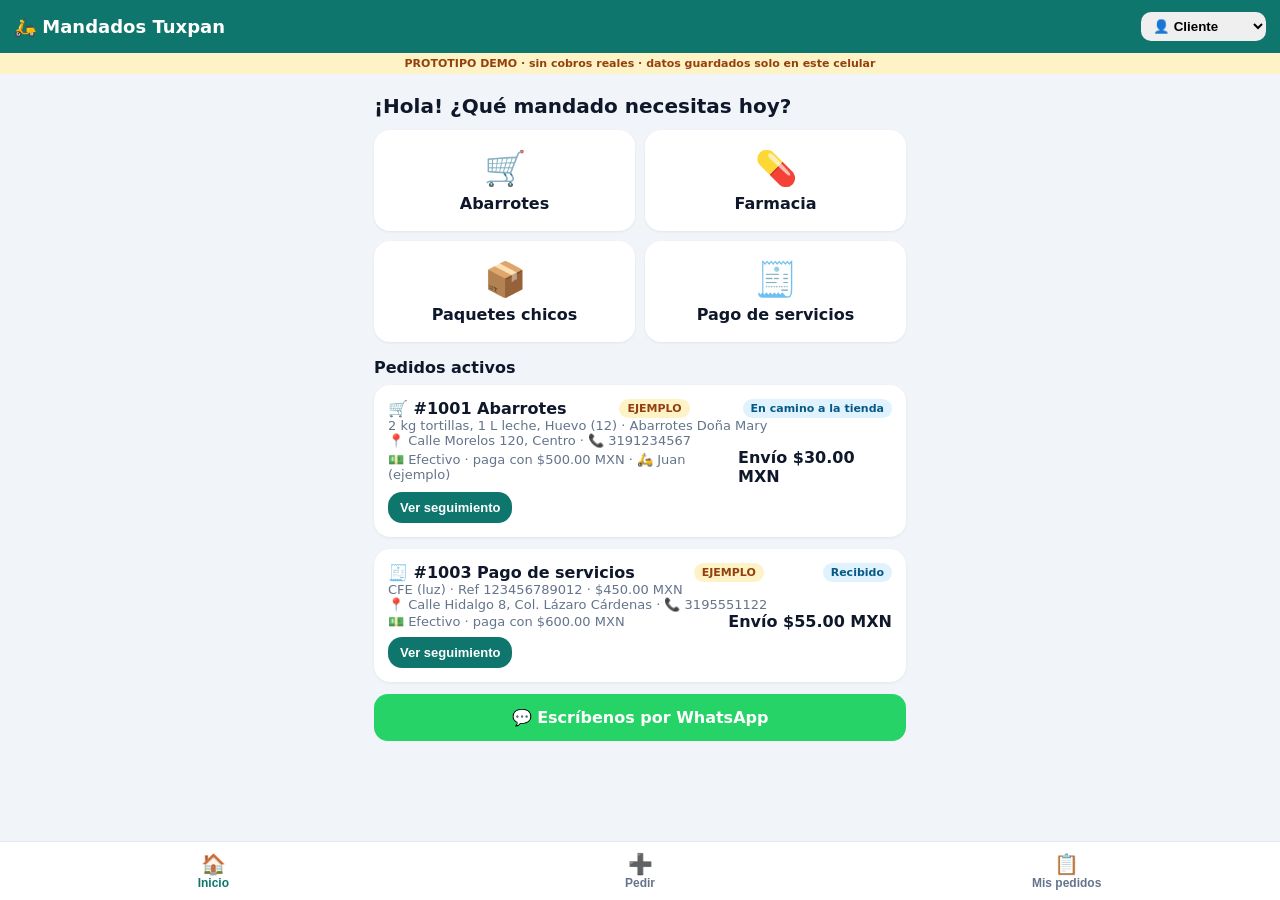
==== index.html @ 07788d00 "Prototipo app de mandados Tuxpan" ====
<!doctype html><html lang="es-MX"><head><meta charset="utf-8">
<meta name="viewport" content="width=device-width,initial-scale=1,viewport-fit=cover">
<meta name="theme-color" content="#0f766e"><title>Mandados Tuxpan</title>
<link rel="manifest" href="manifest.webmanifest"><link rel="icon" href="icon.svg">
<link rel="apple-touch-icon" href="icon-192.png"><link rel="stylesheet" href="styles.css"></head>
<body><header class="top"><div class="brand">🛵 Mandados Tuxpan</div>
<select id="role" aria-label="Rol demo"><option value="cliente">👤 Cliente</option><option value="repartidor">🛵 Repartidor</option><option value="admin">🏪 Dueño</option></select></header>
<div class="demo">PROTOTIPO DEMO · sin cobros reales · datos guardados solo en este celular</div>
<main id="app"></main><nav id="tabs"></nav><div id="toast"></div>
<script src="app.js"></script></body></html>
---- styles.css ----
*{box-sizing:border-box}body{margin:0;font-family:system-ui,-apple-system,Segoe UI,Roboto,sans-serif;background:#f1f5f9;color:#0f172a;padding-bottom:76px}
.top{position:sticky;top:0;z-index:5;display:flex;justify-content:space-between;align-items:center;padding:12px 14px;background:#0f766e;color:#fff}
.brand{font-weight:800;font-size:18px}.top select{border:0;border-radius:10px;padding:6px 8px;font-weight:600}
.demo{background:#fef3c7;color:#92400e;font-size:11px;text-align:center;padding:4px;font-weight:600}
main{padding:14px;max-width:560px;margin:auto}h2{margin:6px 0 12px;font-size:20px}h3{margin:0 0 8px;font-size:16px}
.card{background:#fff;border-radius:16px;padding:14px;margin-bottom:12px;box-shadow:0 1px 3px #0001}
.grid{display:grid;grid-template-columns:1fr 1fr;gap:10px}
.cat{background:#fff;border:2px solid transparent;border-radius:16px;padding:16px 10px;text-align:center;font-weight:700;box-shadow:0 1px 3px #0001;cursor:pointer}
.cat span{display:block;font-size:34px;margin-bottom:6px}.cat.sel{border-color:#0f766e;background:#ecfdf5}
label{display:block;font-size:13px;font-weight:600;margin:10px 0 4px;color:#334155}
input,textarea,select.f{width:100%;padding:11px;border:1px solid #cbd5e1;border-radius:12px;font-size:15px;background:#fff;font-family:inherit}
textarea{min-height:80px}.btn{display:block;width:100%;padding:14px;border:0;border-radius:14px;background:#0f766e;color:#fff;font-weight:700;font-size:16px;margin-top:12px;cursor:pointer}
.btn.sec{background:#e2e8f0;color:#0f172a}.btn.wa{background:#25d366}.btn.sm{display:inline-block;width:auto;padding:8px 12px;font-size:13px;margin:6px 6px 0 0}
.row{display:flex;justify-content:space-between;align-items:center;gap:8px}.muted{color:#64748b;font-size:13px}
.tag{display:inline-block;font-size:11px;font-weight:700;padding:3px 8px;border-radius:99px;background:#e0f2fe;color:#075985}
.tag.ex{background:#fef3c7;color:#92400e}.tag.ok{background:#dcfce7;color:#166534}
.pay{display:flex;gap:8px}.pay label{flex:1;margin:0;border:2px solid #cbd5e1;border-radius:12px;padding:10px;text-align:center;cursor:pointer}
.pay input{display:none}.pay label:has(input:checked){border-color:#0f766e;background:#ecfdf5}
.total{font-size:22px;font-weight:800;color:#0f766e}
.steps{list-style:none;padding:0;margin:8px 0}.steps li{position:relative;padding:8px 0 8px 32px;color:#94a3b8}
.steps li:before{content:"";position:absolute;left:6px;top:10px;width:14px;height:14px;border-radius:50%;background:#cbd5e1}
.steps li.done{color:#0f172a;font-weight:600}.steps li.done:before{background:#0f766e}.steps li.cur:before{box-shadow:0 0 0 5px #99f6e4}
nav{position:fixed;bottom:0;left:0;right:0;display:flex;background:#fff;border-top:1px solid #e2e8f0;padding-bottom:env(safe-area-inset-bottom)}
nav button{flex:1;border:0;background:none;padding:10px 4px;font-size:12px;color:#64748b;font-weight:600}nav button b{display:block;font-size:20px}nav button.on{color:#0f766e}
#toast{position:fixed;bottom:90px;left:50%;transform:translateX(-50%);background:#0f172a;color:#fff;padding:10px 16px;border-radius:12px;display:none;font-size:14px}
.stat{text-align:center}.stat b{display:block;font-size:22px;color:#0f766e}.warn{background:#fef3c7;color:#92400e;padding:8px;border-radius:10px;font-size:12px;margin-top:8px}
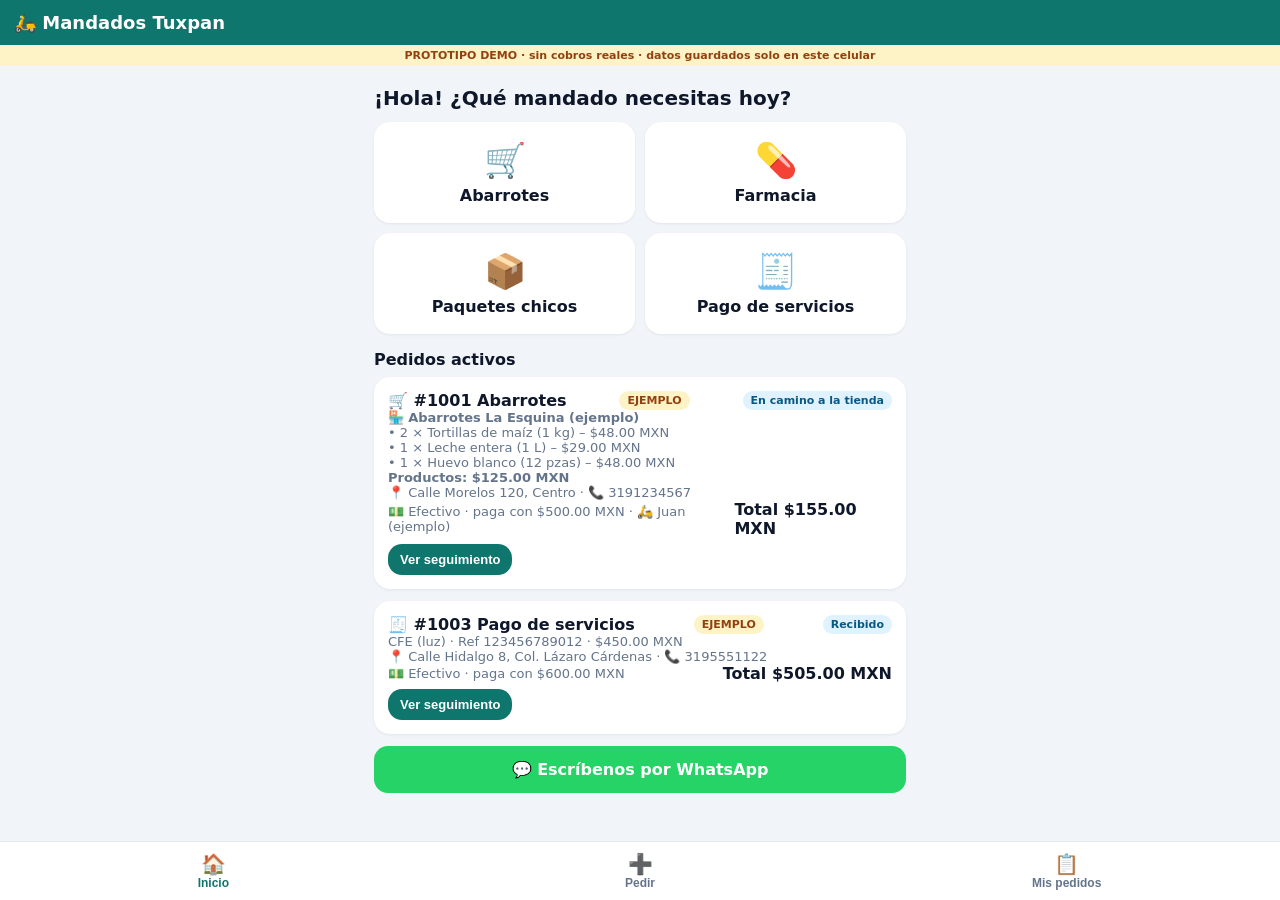
==== commit be6b3023: "Separar en 3 versiones: cliente, repartidor (PIN) y dueño (contraseña)" ====
--- a/index.html
+++ b/index.html
@@ -1,10 +1,9 @@
 <!doctype html><html lang="es-MX"><head><meta charset="utf-8">
 <meta name="viewport" content="width=device-width,initial-scale=1,viewport-fit=cover">
 <meta name="theme-color" content="#0f766e"><title>Mandados Tuxpan</title>
-<link rel="manifest" href="manifest.webmanifest"><link rel="icon" href="icon.svg">
-<link rel="apple-touch-icon" href="icon-192.png"><link rel="stylesheet" href="styles.css"></head>
-<body><header class="top"><div class="brand">🛵 Mandados Tuxpan</div>
-<select id="role" aria-label="Rol demo"><option value="cliente">👤 Cliente</option><option value="repartidor">🛵 Repartidor</option><option value="admin">🏪 Dueño</option></select></header>
+<link rel="manifest" href="manifest.webmanifest"><link rel="icon" href="./icon.svg">
+<link rel="apple-touch-icon" href="./icon-192.png"><link rel="stylesheet" href="./styles.css"></head>
+<body><header class="top"><div class="brand">🛵 Mandados Tuxpan</div></header>
 <div class="demo">PROTOTIPO DEMO · sin cobros reales · datos guardados solo en este celular</div>
 <main id="app"></main><nav id="tabs"></nav><div id="toast"></div>
-<script src="app.js"></script></body></html>
+<script>window.APP_ROLE='cliente';window.APP_BASE='./';</script><script src="./app.js"></script></body></html>
--- a/styles.css
+++ b/styles.css
@@ -24,3 +24,7 @@
 nav button{flex:1;border:0;background:none;padding:10px 4px;font-size:12px;color:#64748b;font-weight:600}nav button b{display:block;font-size:20px}nav button.on{color:#0f766e}
 #toast{position:fixed;bottom:90px;left:50%;transform:translateX(-50%);background:#0f172a;color:#fff;padding:10px 16px;border-radius:12px;display:none;font-size:14px}
 .stat{text-align:center}.stat b{display:block;font-size:22px;color:#0f766e}.warn{background:#fef3c7;color:#92400e;padding:8px;border-radius:10px;font-size:12px;margin-top:8px}
+.chips{display:flex;gap:6px;overflow-x:auto;padding:10px 0}.chip{white-space:nowrap;padding:6px 12px;border-radius:99px;background:#e2e8f0;font-size:13px;font-weight:600;cursor:pointer}.chip.on{background:#0f766e;color:#fff}
+.store{cursor:pointer}.prod{margin:0;text-align:center;padding:10px}.prod b{font-size:14px;display:block}.emo{font-size:38px}.price{color:#0f766e;font-weight:800;margin:4px 0}
+.qty{display:inline-flex;align-items:center;gap:10px}.qty button{width:32px;height:32px;border-radius:50%;border:0;background:#0f766e;color:#fff;font-size:18px;font-weight:800}
+.cartbar{position:sticky;bottom:72px;margin-top:10px}.line{padding:8px 0;border-bottom:1px solid #f1f5f9}.sw{margin:0;font-size:12px;display:flex;gap:4px;align-items:center}.sw input{width:auto}
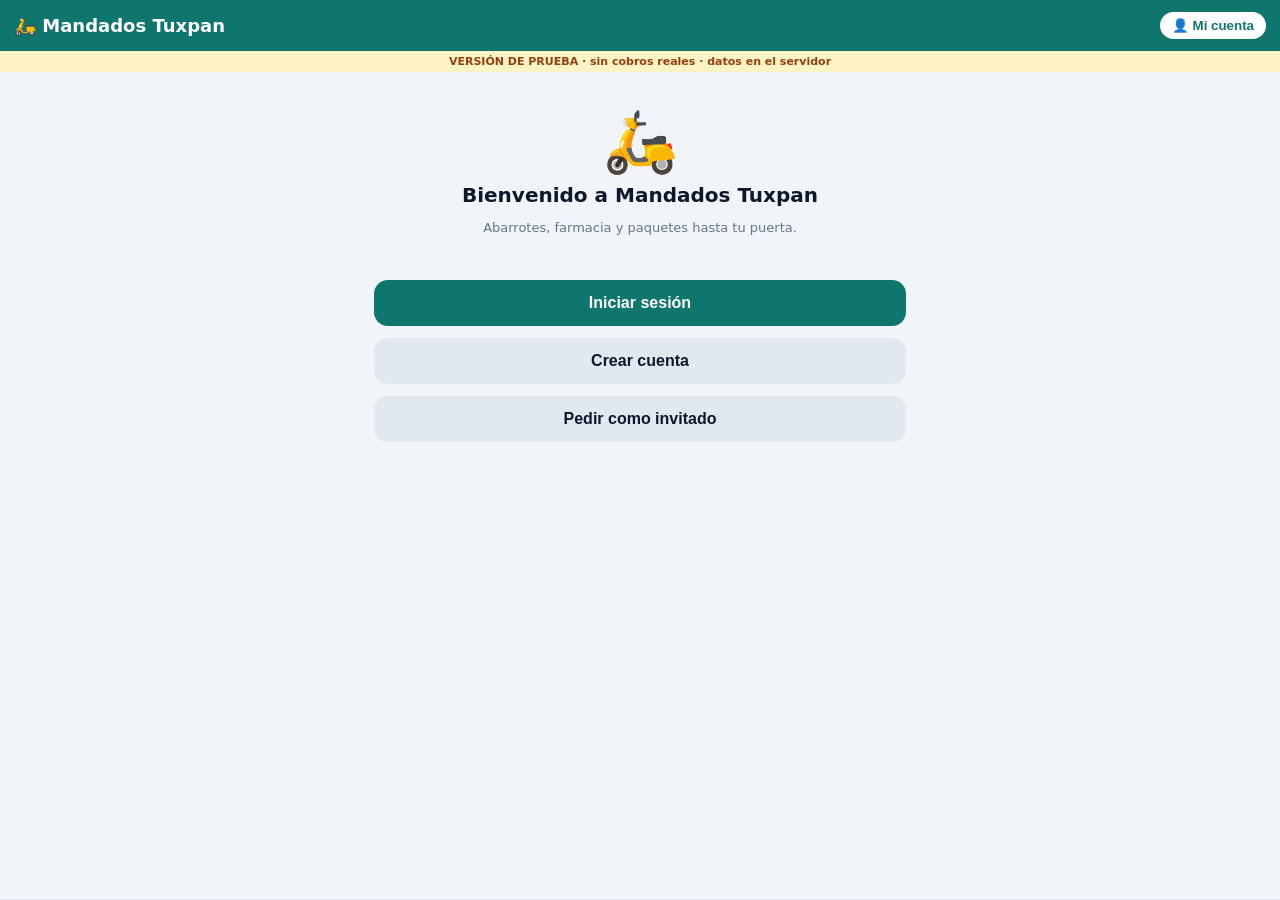
==== commit d82ae594: "Servidor Supabase: esquema con RLS por rol (perfiles, tiendas, productos con precio de compra separa" ====
--- a/index.html
+++ b/index.html
@@ -4,6 +4,6 @@
 <link rel="manifest" href="manifest.webmanifest"><link rel="icon" href="./icon.svg">
 <link rel="apple-touch-icon" href="./icon-192.png"><link rel="stylesheet" href="./styles.css"></head>
 <body><header class="top"><div class="brand">🛵 Mandados Tuxpan</div></header>
-<div class="demo">PROTOTIPO DEMO · sin cobros reales · datos guardados solo en este celular</div>
+<div class="demo">VERSIÓN DE PRUEBA · sin cobros reales · datos en el servidor</div>
 <main id="app"></main><nav id="tabs"></nav><div id="toast"></div>
-<script>window.APP_ROLE='cliente';window.APP_BASE='./';</script><script src="./app.js"></script></body></html>
+<script>window.APP_ROLE='cliente';window.APP_BASE='./';</script><script src="./vendor/supabase-2.118.0.js"></script><script src="./backend.js"></script><script src="./app.js"></script></body></html>
--- a/styles.css
+++ b/styles.css
@@ -28,3 +28,53 @@
 .store{cursor:pointer}.prod{margin:0;text-align:center;padding:10px}.prod b{font-size:14px;display:block}.emo{font-size:38px}.price{color:#0f766e;font-weight:800;margin:4px 0}
 .qty{display:inline-flex;align-items:center;gap:10px}.qty button{width:32px;height:32px;border-radius:50%;border:0;background:#0f766e;color:#fff;font-size:18px;font-weight:800}
 .cartbar{position:sticky;bottom:72px;margin-top:10px}.line{padding:8px 0;border-bottom:1px solid #f1f5f9}.sw{margin:0;font-size:12px;display:flex;gap:4px;align-items:center}.sw input{width:auto}
+.profbtn{border:0;border-radius:99px;padding:6px 12px;font-weight:700;background:#fff;color:#0f766e;max-width:140px;overflow:hidden;white-space:nowrap;text-overflow:ellipsis}.err{color:#b91c1c;font-size:13px;font-weight:600;margin-top:8px}.row input{flex:1}
+.tag.bad{background:#fee2e2;color:#991b1b}nav button{min-width:0}
+.stat.tap{position:relative;cursor:pointer;border:1px solid #ddd6fe;transition:transform .08s,background .08s;-webkit-tap-highlight-color:transparent}.stat.tap:active{transform:scale(.97);background:#f5f3ff}.stat.tap .ver{display:block;margin-top:6px;font-size:12px;font-weight:700;color:#6d28d9}
+.msgs{max-height:340px;overflow-y:auto;display:flex;flex-direction:column;gap:6px;padding:10px 2px;margin-top:8px;background:#f8fafc;border-radius:12px}
+.msg{max-width:85%;padding:8px 10px;border-radius:14px;font-size:14px;background:#e2e8f0;align-self:flex-start;word-wrap:break-word}.msg.mine{align-self:flex-end;background:#ccfbf1}
+.msg.sys{align-self:center;background:#fef3c7;color:#92400e;font-size:13px;text-align:center}.msg.na{border:2px solid #f59e0b;background:#fffbeb}
+.msg .who{font-size:11px;font-weight:700;color:#64748b;margin-bottom:2px}.msgs .empty{text-align:center;width:100%}
+.chips.qr{flex-wrap:wrap;overflow:visible}.chips.qr .chip{white-space:normal;background:#ecfdf5;color:#0f766e;border:1px solid #99f6e4}.na-btns .btn.sm{margin:6px 6px 0 0}
+.chatd summary{cursor:pointer;font-weight:700;padding:10px 0 4px;color:#0f766e}.chatd .card{box-shadow:none;padding:6px 0;margin:0}
+.prog{height:6px;background:#e2e8f0;border-radius:99px;margin:8px 0 12px;overflow:hidden}.prog span{display:block;height:100%;background:#0f766e}
+.regimg{display:block;width:100%;max-height:320px;object-fit:contain;background:#0f172a;border-radius:12px;margin-top:6px}.regimg.selfie{max-height:380px}
+.regph{display:flex;align-items:center;justify-content:center;height:140px;border:2px dashed #cbd5e1;border-radius:12px;color:#94a3b8;font-size:13px;margin-top:6px;text-align:center;padding:8px}
+.cam{position:relative;width:100%;aspect-ratio:3/4;background:#0f172a;border-radius:14px;overflow:hidden;margin-top:10px}.cam video{width:100%;height:100%;object-fit:cover;transform:scaleX(-1)}
+.oval{position:absolute;left:17%;right:17%;top:9%;bottom:15%;border:3px dashed #fff;border-radius:50%;box-shadow:0 0 0 999px rgba(15,23,42,.45);pointer-events:none}
+.chk{display:flex;gap:8px;align-items:flex-start;font-weight:600}.chk input{width:22px;height:22px;flex:none;margin-top:1px}
+.aviso{max-height:180px;overflow-y:auto;font-size:13px;color:#334155;background:#f8fafc;border-radius:10px;padding:10px;line-height:1.45}.rules{padding-left:18px;margin:4px 0}
+.kv{display:grid;grid-template-columns:auto 1fr;gap:4px 10px;font-size:13px;margin-top:8px}.kv span{color:#64748b}.regban.rej{border:2px solid #fecaca}
+.erow{display:grid;grid-template-columns:1.7fr 1fr .6fr 1fr;gap:6px;align-items:center;padding:7px 0;border-bottom:1px solid #f1f5f9;font-size:13px}.erow>*:not(:first-child){text-align:right}.erow.eh{font-weight:700;color:#64748b;font-size:12px}
+.big{font-size:30px;font-weight:800;color:#0f766e;margin:4px 0}.net{font-size:20px;font-weight:800;color:#0f766e;background:#ecfdf5;border-radius:12px;padding:10px;text-align:center;margin:10px 0 6px}.net.neg{color:#991b1b;background:#fee2e2}.negt{color:#991b1b}
+.kv.pay b{text-align:right}.okmsg{color:#166534;font-size:13px;font-weight:600;margin-top:4px}
+.okbox{background:#ecfdf5;color:#065f46;padding:8px;border-radius:10px;font-size:13px;margin-top:6px}.payhint{margin:6px 0}
+.tkthumb{display:inline-block;width:40px;height:40px;object-fit:cover;border-radius:6px;vertical-align:middle;margin-right:6px;background:#f1f5f9}.tkthumb.ph{text-align:center;line-height:40px;font-size:20px}
+.meter{height:8px;background:#e2e8f0;border-radius:6px;overflow:hidden;margin-top:8px}.meter i{display:block;height:100%;background:#0f766e}.meter i.near{background:#f59e0b}.meter i.over{background:#dc2626}
+.okt{color:#166534}details.card summary{cursor:pointer;padding:2px 0}
+.prod.agotado{opacity:.55;filter:grayscale(.85)}.prod.agotado .price{color:#64748b;text-decoration:line-through}
+.pimg{width:56px;height:56px;object-fit:cover;border-radius:10px;display:block;margin:0 auto 4px;background:#f1f5f9}
+.mrg{font-size:13px;font-weight:700}.rvp.ok{border:2px solid #86efac}.rvg{grid-template-columns:1fr 1fr auto;align-items:end}.rvg .sw{margin-bottom:12px}
+.codebox{font-size:34px;letter-spacing:8px;font-weight:800;text-align:center;background:#fff7ed;color:#9a3412;border:2px dashed #fdba74;border-radius:12px;padding:10px;margin:8px 0}
+.tabd{margin-top:8px;border-top:1px solid #f1f5f9;padding-top:6px}.tabd summary{cursor:pointer;font-weight:700;font-size:14px;padding:4px 0}
+.prow{display:grid;grid-template-columns:2.2fr 1fr 1fr 1fr;gap:6px;align-items:center;padding:7px 0;border-bottom:1px solid #f1f5f9;font-size:13px}.prow>*:not(:first-child){text-align:right}.prow.ph{font-weight:700;color:#64748b;font-size:12px}.prow.agot{opacity:.6}
+.tgrid{display:grid;grid-template-columns:1fr;gap:10px}.tprod{margin:0}.tprod .emo{font-size:30px;margin-right:4px}.tprod .pimg{margin:0 6px 0 0}.tprod.agot{background:#f8fafc;opacity:.8}.tprod .row input{max-width:150px}
+.tcols{display:grid;grid-template-columns:1fr;gap:12px}.tcol h3{margin-top:6px}
+body.tienda .top{background:#ea580c}body.tienda .btn:not(.sec){background:#ea580c}body.tienda nav button.on{color:#ea580c}body.tienda .chip.on{background:#ea580c}body.tienda .qty button{background:#ea580c}
+@media (min-width:760px){body.tienda main{max-width:1180px;padding:18px 24px}body.tienda .tgrid{grid-template-columns:1fr 1fr}body.tienda .tcols{grid-template-columns:1fr 1fr 1fr;align-items:start}body.tienda .tcols.two{grid-template-columns:1fr 1fr}body.tienda .tlogin{max-width:520px;margin:20px auto}body.tienda nav{justify-content:center}body.tienda nav button{max-width:200px;font-size:14px}}
+@media (min-width:1000px){body.tienda .tgrid{grid-template-columns:1fr 1fr 1fr}}
+.sec2{background:#f8fafc;box-shadow:none;border:1px dashed #cbd5e1}.sec2 summary{font-size:13px}.tjrow{align-items:center}
+.pchg.pcbig{border-left:4px solid #ef4444;padding-left:8px}
+/* v12: existencias, surtido, nota de remisión, seguimiento en vivo */
+.stkbox{background:#f8fafc;border:1px solid #e2e8f0;border-radius:10px;padding:8px;margin-top:8px}.stkbox.low{background:#fffbeb;border-color:#fde68a}.stkbox input[type=number]{max-width:120px}.stkc{color:#b45309;font-weight:600}
+.tnew{position:fixed;left:50%;transform:translateX(-50%);top:58px;z-index:50;width:min(560px,94vw);background:#fff7ed;border:2px solid #ea580c;border-radius:14px;padding:10px 12px;box-shadow:0 8px 24px rgba(0,0,0,.18);display:flex;gap:10px;justify-content:space-between;align-items:center;animation:tnin .3s ease}
+@keyframes tnin{from{opacity:0;transform:translate(-50%,-10px)}to{opacity:1;transform:translate(-50%,0)}}
+.tinfo{margin-top:6px;display:grid;gap:4px}.tinfo .okbox,.tinfo .warn{margin:2px 0}
+.trow{border-left:5px solid #cbd5e1}.trow.ok{border-left-color:#16a34a;background:#f0fdf4}.trow.no{border-left-color:#f59e0b;background:#fffbeb}.trow.q{opacity:.6}.tbtns{justify-content:flex-start;gap:8px;margin-top:6px}
+.nota{background:#fff;border:1px solid #cbd5e1;border-radius:12px;padding:16px;margin:8px 0;color:#0f172a}.nhead{display:flex;justify-content:space-between;gap:10px;border-bottom:2px solid #0f172a;padding-bottom:8px}.nst{font-size:18px}.nfo{text-align:right;font-size:13px}
+.nmeta{display:flex;flex-wrap:wrap;gap:6px 16px;margin:8px 0;font-size:14px}.ntab{width:100%;border-collapse:collapse;font-size:14px}.ntab th,.ntab td{border-bottom:1px solid #e2e8f0;padding:6px 4px;text-align:left}.ntab th:nth-child(n+3),.ntab td:nth-child(n+3){text-align:right}.ntab tfoot td{font-weight:800;font-size:16px;border-top:2px solid #0f172a}
+.ncred{margin:10px 0;font-weight:700}.nfirm{display:grid;grid-template-columns:1fr 1fr 1fr;gap:12px;margin-top:28px;font-size:12px;text-align:center}.nfirm div span{display:block;border-bottom:1px solid #0f172a;min-height:22px;margin-bottom:4px;font-size:14px}
+.tl{list-style:none;margin:6px 0;padding:0 0 0 4px}.tl li{position:relative;padding:3px 0 3px 20px;color:#94a3b8;font-size:14px}.tl li:before{content:'';position:absolute;left:3px;top:9px;width:9px;height:9px;border-radius:50%;background:#cbd5e1}.tl li.done{color:#0f172a}.tl li.done:before{background:#16a34a}
+@media (min-width:760px){body.tienda .tcols.four{grid-template-columns:1fr 1fr;align-items:start}}@media (min-width:1180px){body.tienda .tcols.four{grid-template-columns:1fr 1fr 1fr 1fr}}
+.ntab tfoot td:last-child{text-align:right}
+@media print{body *{visibility:hidden}.nota,.nota *{visibility:visible}.nota{position:absolute;left:0;top:0;width:100%;border:0;margin:0}.noprint,#tnewban,#toast,nav,header,.demo{display:none!important}}
